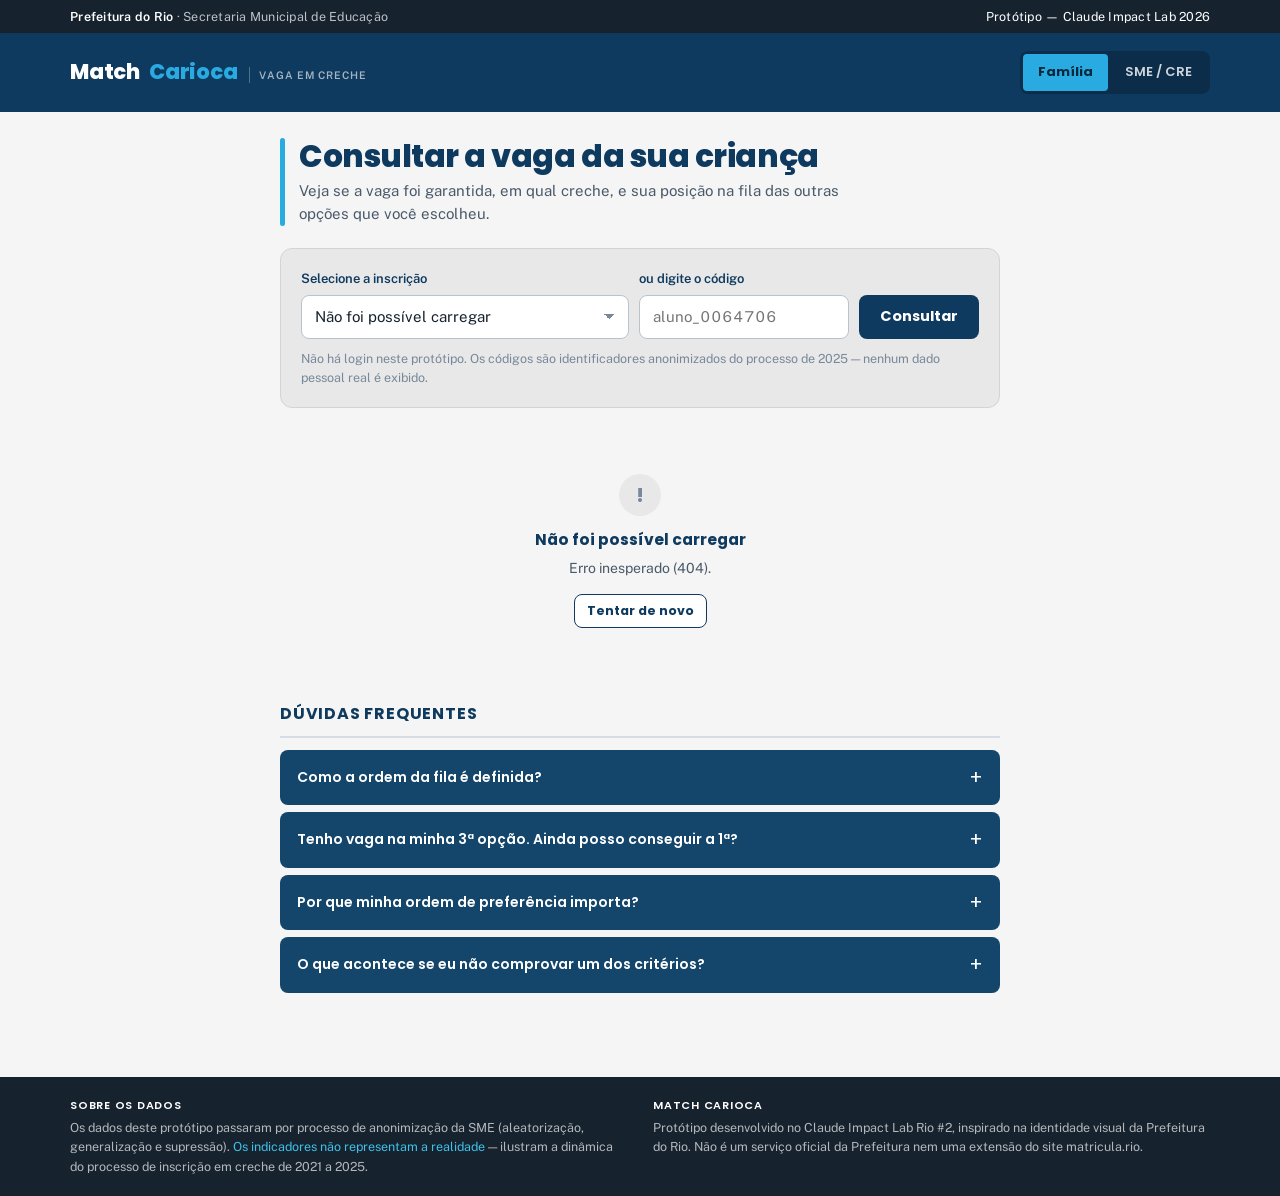
==== frontend/familia.html @ 00dc67ef "front: perfil Familia (/familia) sobre o motor real Consulta somente-leitura da vaga, com dado real " ====
<!DOCTYPE html>
<html lang="pt-BR">
<head>
<meta charset="UTF-8">
<meta name="viewport" content="width=device-width, initial-scale=1, viewport-fit=cover">
<title>Consultar vaga na creche — Match Carioca</title>
<link rel="preconnect" href="https://fonts.googleapis.com">
<link rel="preconnect" href="https://fonts.gstatic.com" crossorigin>
<link href="https://fonts.googleapis.com/css2?family=Poppins:wght@600;700;800&family=Public+Sans:wght@400;500;600;700&family=IBM+Plex+Mono:wght@400;500;600&display=swap" rel="stylesheet">
<link rel="stylesheet" href="motor.css">
<style>
  /* específico da tela Família: mais ar, blocos maiores, leitura confortável */
  .resultado-topo {
    background: var(--navy); color: #fff; border-radius: var(--r-l) var(--r-l) 0 0;
    padding: 22px 24px;
  }
  .resultado-topo .unidade {
    font-family: var(--titulo); font-weight: 800; font-size: 21px; line-height: 1.25;
    margin-top: 9px;
  }
  .resultado-topo .turma { color: var(--ciano-claro); font-size: 14px; font-weight: 600; margin-top: 3px; }
  .resultado-corpo {
    background: var(--branco); border: 1px solid var(--borda); border-top: none;
    border-radius: 0 0 var(--r-l) var(--r-l); padding: 22px 24px;
  }
  .frase-grande {
    font-family: var(--titulo); font-weight: 700; font-size: 17px;
    color: var(--navy); line-height: 1.4;
  }
  .explicacao { font-size: 15px; color: var(--ink-2); line-height: 1.65; margin-top: 12px; }
  .explicacao .destaque-num {
    font-family: var(--mono); font-weight: 600; color: var(--navy);
    background: #e7f3fb; padding: 1px 6px; border-radius: var(--r-s);
  }
  .caixa-pontos {
    background: var(--card); border-radius: var(--r-m); padding: 15px 18px; margin-top: 18px;
    display: flex; gap: 26px; flex-wrap: wrap;
  }
  .caixa-pontos .item .rotulo {
    font-size: 10.5px; font-weight: 600; text-transform: uppercase;
    letter-spacing: 0.07em; color: var(--ink-3);
  }
  .caixa-pontos .item .valor {
    font-family: var(--mono); font-size: 24px; font-weight: 600; color: var(--navy); line-height: 1.15;
  }
  .lista-espera-opcoes { margin-top: 18px; }
  .opcao-espera {
    display: flex; align-items: center; justify-content: space-between; gap: 14px;
    background: var(--branco); border: 1px solid var(--borda); border-radius: var(--r-m);
    padding: 13px 16px;
  }
  .opcao-espera + .opcao-espera { margin-top: 8px; }
  .opcao-espera .qual { font-size: 14px; font-weight: 600; color: var(--navy); }
  .opcao-espera .detalhe { font-size: 12.5px; color: var(--ink-3); margin-top: 2px; }
  .opcao-espera .pos { text-align: right; flex: none; }
  .opcao-espera .pos .n { font-family: var(--mono); font-size: 22px; font-weight: 600; color: var(--navy); line-height: 1; }
  .opcao-espera .pos .de { font-size: 11.5px; color: var(--ink-3); }
  .duvidas { margin-top: 30px; }
  .duvida { border-radius: var(--r-m); overflow: hidden; }
  .duvida + .duvida { margin-top: 7px; }
  .duvida summary {
    background: var(--navy-faq); color: #fff; padding: 13px 17px; cursor: pointer;
    font-family: var(--titulo); font-weight: 600; font-size: 14px; list-style: none;
    display: flex; justify-content: space-between; gap: 12px; align-items: center;
  }
  .duvida summary::-webkit-details-marker { display: none; }
  .duvida summary::after { content: "+"; font-size: 19px; font-weight: 400; flex: none; }
  .duvida[open] summary::after { content: "–"; }
  .duvida .resposta {
    background: var(--branco); border: 1px solid var(--borda); border-top: none;
    padding: 15px 17px; font-size: 14px; color: var(--ink-2); line-height: 1.6;
  }
</style>
</head>
<body>

<div class="barra-topo">
  <div class="interno">
    <span class="orgao"><b>Prefeitura do Rio</b> · Secretaria Municipal de Educação</span>
    <span>Protótipo — Claude Impact Lab 2026</span>
  </div>
</div>

<header class="cabecalho">
  <div class="interno">
    <div class="marca">
      <span class="match">Match</span><span class="carioca">Carioca</span>
      <span class="selo">Vaga em creche</span>
    </div>
    <nav class="perfis" aria-label="Perfil de acesso">
      <a href="familia.html" aria-current="page">Família</a>
      <a href="sme.html">SME / CRE</a>
    </nav>
  </div>
</header>

<main class="conteudo estreito">
  <div class="faixa-titulo">
    <span class="barra" aria-hidden="true"></span>
    <div>
      <h1 class="pagina">Consultar a vaga da sua criança</h1>
      <p class="subtitulo">Veja se a vaga foi garantida, em qual creche, e sua posição na fila
        das outras opções que você escolheu.</p>
    </div>
  </div>

  <div class="cartao cartao-cinza">
    <div class="linha-form">
      <div class="campo">
        <label for="seletor-crianca">Selecione a inscrição</label>
        <select class="entrada" id="seletor-crianca">
          <option value="">Carregando inscrições…</option>
        </select>
      </div>
      <div class="campo" style="flex:0 0 auto;">
        <label for="campo-codigo">ou digite o código</label>
        <input class="entrada mono" id="campo-codigo" placeholder="aluno_0064706" style="min-width:190px;">
      </div>
      <button class="botao botao-primario" id="btn-consultar">Consultar</button>
    </div>
    <p class="secao-nota" style="margin-top:10px;">
      Não há login neste protótipo. Os códigos são identificadores anonimizados
      do processo de 2025 — nenhum dado pessoal real é exibido.
    </p>
  </div>

  <div id="resultado" style="margin-top:22px;"></div>

  <section class="duvidas">
    <div class="secao-cabeca">
      <h2 class="secao-titulo">Dúvidas frequentes</h2>
    </div>

    <details class="duvida">
      <summary>Como a ordem da fila é definida?</summary>
      <div class="resposta">
        Por pontuação. Cada critério que a família declara e comprova vale um número de
        pontos definido pela SME — em 2025, estar no CadÚnico valia 51 dos 100 pontos
        possíveis. Quem tem mais pontos entra primeiro. Em caso de empate, um sorteio
        único e reproduzível decide, o mesmo para todas as creches.
      </div>
    </details>

    <details class="duvida">
      <summary>Tenho vaga na minha 3ª opção. Ainda posso conseguir a 1ª?</summary>
      <div class="resposta">
        Sim. Sua vaga atual está garantida e você continua na fila das opções que
        prefere. Se alguém à sua frente não confirmar a matrícula, a fila anda e você
        pode ser chamada para uma opção melhor — sem perder a que já tem.
      </div>
    </details>

    <details class="duvida">
      <summary>Por que minha ordem de preferência importa?</summary>
      <div class="resposta">
        Porque o sistema aloca por criança, não por opção: você ocupa no máximo uma
        vaga por vez, na melhor opção possível para a sua pontuação. Declarar a ordem
        verdadeira é sempre a melhor escolha — não existe vantagem em "chutar" uma
        creche menos concorrida.
      </div>
    </details>

    <details class="duvida">
      <summary>O que acontece se eu não comprovar um dos critérios?</summary>
      <div class="resposta">
        Só aquele critério sai da conta. Sua pontuação é recalculada sem ele e sua
        posição pode mudar — mas isso não zera sua pontuação nem cancela sua inscrição.
      </div>
    </details>
  </section>
</main>

<footer class="rodape">
  <div class="interno">
    <div class="bloco">
      <b>Sobre os dados</b>
      Os dados deste protótipo passaram por processo de anonimização da SME
      (aleatorização, generalização e supressão). <span class="destaque">Os indicadores
      não representam a realidade</span> — ilustram a dinâmica do processo de inscrição
      em creche de 2021 a 2025.
    </div>
    <div class="bloco">
      <b>Match Carioca</b>
      Protótipo desenvolvido no Claude Impact Lab Rio #2, inspirado na identidade visual
      da Prefeitura do Rio. Não é um serviço oficial da Prefeitura nem uma extensão do
      site matricula.rio.
    </div>
  </div>
</footer>

<script src="motor-api.js"></script>
<script>
(function () {
  const elResultado = UI.qs("#resultado");
  const elSeletor = UI.qs("#seletor-crianca");
  const elCodigo = UI.qs("#campo-codigo");
  const btn = UI.qs("#btn-consultar");

  /* ---------------- carregar o seletor de inscrições ---------------- */

  async function carregarSeletor() {
    try {
      const lista = await Motor.criancasExemplo(12);
      if (!lista.length) {
        elSeletor.innerHTML = '<option value="">Nenhuma inscrição disponível</option>';
        return;
      }
      elSeletor.innerHTML =
        '<option value="">Escolha uma inscrição…</option>' +
        lista.map((c) => {
          const rotulo = c.status === "dentro_do_corte"
            ? `${c.aluno_anon} — ${c.score} pts — com vaga`
            : `${c.aluno_anon} — ${c.score} pts — na fila (${c.posicao_na_lista_espera}º)`;
          return `<option value="${c.aluno_anon}">${rotulo}</option>`;
        }).join("");
    } catch (err) {
      elSeletor.innerHTML = '<option value="">Não foi possível carregar</option>';
      elResultado.innerHTML = UI.erro(UI.mensagemErro(err));
      ligarRetentar();
    }
  }

  /* ---------------- explicação em linguagem simples ---------------- */

  function fraseDoScore(c) {
    // tradução do dado real: não recalcula nada, só explica o número
    if (c.cadunico) {
      return `Sua pontuação é <span class="destaque-num">${c.score}</span> pontos.
        Isso inclui os <span class="destaque-num">51</span> pontos por estar inscrita
        no CadÚnico, o critério de maior peso na régua da SME em 2025.`;
    }
    if (c.score > 0) {
      return `Sua pontuação é <span class="destaque-num">${c.score}</span> pontos,
        somando os critérios que você declarou. A inscrição no CadÚnico, que vale
        <span class="destaque-num">51</span> pontos, não foi declarada.`;
    }
    return `Sua pontuação é <span class="destaque-num">0</span> pontos — nenhum dos
      critérios de prioridade da SME foi declarado nesta inscrição. A ordem na fila
      é definida pelo sorteio único do processo.`;
  }

  function blocoAlocada(c) {
    const cod = UI.codigoDe(c.programa_alocado);
    const prefTxt = c.pref_atendida === 1
      ? "Foi a sua <b>1ª opção</b> — a creche que você mais queria."
      : `Foi a sua <b>${c.pref_atendida}ª opção</b>.`;

    let aindaNaFila = "";
    if (c.esperando_por && c.esperando_por.length) {
      aindaNaFila = `
        <div class="lista-espera-opcoes">
          <p class="frase-grande" style="font-size:15px;">E você continua na fila das opções que prefere:</p>
          ${c.esperando_por.map((e) => `
            <div class="opcao-espera">
              <div>
                <div class="qual">${e.pref}ª opção · Unidade ${UI.codigoDe(e.programa)}</div>
                <div class="detalhe">${UI.rotuloTurma(e.programa)} · corte atual
                  ${e.nota_de_corte_atual === null ? "não definido" : e.nota_de_corte_atual + " pts"}</div>
              </div>
              <div class="pos">
                <div class="n">${e.posicao}º</div>
                <div class="de">de ${UI.num(e.total_na_fila)}</div>
              </div>
            </div>`).join("")}
          <p class="explicacao" style="font-size:13.5px;">
            Se alguém à frente não confirmar a matrícula, a fila anda e você pode ser
            chamada para uma dessas opções — <b>sem perder a vaga que já tem</b>.
          </p>
        </div>`;
    }

    return `
      <div class="resultado-topo">
        <span class="selo-status st-alocada">Vaga garantida</span>
        <div class="unidade">Unidade ${cod}</div>
        <div class="turma">${UI.rotuloTurma(c.programa_alocado)}</div>
      </div>
      <div class="resultado-corpo">
        <p class="frase-grande">A vaga da sua criança está garantida nesta creche.</p>
        <p class="explicacao">${prefTxt} ${fraseDoScore(c)}</p>
        <div class="caixa-pontos">
          <div class="item"><div class="rotulo">Sua pontuação</div><div class="valor">${c.score}</div></div>
          <div class="item"><div class="rotulo">Opção atendida</div><div class="valor">${c.pref_atendida}ª</div></div>
          <div class="item"><div class="rotulo">Opções declaradas</div><div class="valor">${c.opcoes.length}</div></div>
        </div>
        ${aindaNaFila}
      </div>`;
  }

  function blocoEspera(c) {
    const melhor = c.esperando_por && c.esperando_por.length ? c.esperando_por[0] : null;
    const corte = melhor && melhor.nota_de_corte_atual !== null ? melhor.nota_de_corte_atual : null;

    let comparacao = "";
    if (corte !== null) {
      const falta = Math.max(0, corte - c.score);
      comparacao = falta > 0
        ? `Nesta creche, a pontuação de entrada está em
           <span class="destaque-num">${corte}</span> pontos — <b>${falta} ponto${falta === 1 ? "" : "s"}
           acima da sua</b>.`
        : `Sua pontuação já alcança o corte de <span class="destaque-num">${corte}</span>
           pontos desta creche; a vaga depende de alguém à frente não confirmar.`;
    }

    return `
      <div class="resultado-topo" style="background:var(--navy-escuro);">
        <span class="selo-status st-espera">Lista de espera</span>
        <div class="unidade">${melhor ? "Unidade " + UI.codigoDe(melhor.programa) : "Sua 1ª opção"}</div>
        <div class="turma">${melhor ? UI.rotuloTurma(melhor.programa) : ""}</div>
      </div>
      <div class="resultado-corpo">
        <p class="frase-grande">
          ${melhor
            ? `Você está na posição <span class="mono">${melhor.posicao}º</span>
               de ${UI.num(melhor.total_na_fila)} nesta fila.`
            : "Você está na lista de espera."}
        </p>
        <p class="explicacao">${fraseDoScore(c)} ${comparacao}</p>
        <div class="caixa-pontos">
          <div class="item"><div class="rotulo">Sua pontuação</div><div class="valor">${c.score}</div></div>
          ${melhor ? `<div class="item"><div class="rotulo">Sua posição</div><div class="valor">${melhor.posicao}º</div></div>
          <div class="item"><div class="rotulo">Corte atual</div><div class="valor">${corte === null ? "—" : corte}</div></div>` : ""}
          <div class="item"><div class="rotulo">Opções declaradas</div><div class="valor">${c.opcoes.length}</div></div>
        </div>
        ${c.esperando_por && c.esperando_por.length > 1 ? `
          <div class="lista-espera-opcoes">
            <p class="frase-grande" style="font-size:15px;">Suas outras opções:</p>
            ${c.esperando_por.slice(1).map((e) => `
              <div class="opcao-espera">
                <div>
                  <div class="qual">${e.pref}ª opção · Unidade ${UI.codigoDe(e.programa)}</div>
                  <div class="detalhe">${UI.rotuloTurma(e.programa)} · corte atual
                    ${e.nota_de_corte_atual === null ? "não definido" : e.nota_de_corte_atual + " pts"}</div>
                </div>
                <div class="pos"><div class="n">${e.posicao}º</div><div class="de">de ${UI.num(e.total_na_fila)}</div></div>
              </div>`).join("")}
          </div>` : ""}
        <div class="aviso aviso-info" style="margin-top:18px;">
          <span aria-hidden="true">i</span>
          <span>A fila é atualizada quando famílias à frente não confirmam a matrícula.
          Você não precisa fazer nada agora — se for chamada, será avisada.</span>
        </div>
      </div>`;
  }

  /* ---------------- consulta ---------------- */

  async function consultar(alunoAnon) {
    if (!alunoAnon) {
      elResultado.innerHTML = UI.vazio(
        "Selecione uma inscrição",
        "Escolha uma inscrição na lista acima ou digite o código para ver o resultado."
      );
      return;
    }
    elResultado.innerHTML = UI.carregando("Consultando a fila…");
    btn.disabled = true;
    try {
      const c = await Motor.crianca(alunoAnon.trim());
      elResultado.innerHTML = c.programa_alocado ? blocoAlocada(c) : blocoEspera(c);
    } catch (err) {
      elResultado.innerHTML = UI.erro(UI.mensagemErro(err));
      ligarRetentar(alunoAnon);
    } finally {
      btn.disabled = false;
    }
  }

  function ligarRetentar(alunoAnon) {
    const b = UI.qs('[data-acao="retentar"]', elResultado);
    if (b) b.addEventListener("click", () => alunoAnon ? consultar(alunoAnon) : iniciar());
  }

  btn.addEventListener("click", () => {
    consultar(elCodigo.value.trim() || elSeletor.value);
  });
  elCodigo.addEventListener("keydown", (e) => {
    if (e.key === "Enter") { e.preventDefault(); btn.click(); }
  });
  elSeletor.addEventListener("change", () => {
    elCodigo.value = "";
    if (elSeletor.value) consultar(elSeletor.value);
  });

  async function iniciar() {
    elResultado.innerHTML = UI.vazio(
      "Selecione uma inscrição",
      "Escolha uma inscrição na lista acima ou digite o código para ver o resultado."
    );
    await carregarSeletor();
  }

  iniciar();
})();
</script>
</body>
</html>
---- frontend/motor.css ----
/* ==========================================================================
   Match Carioca — identidade visual
   Inspirada na linguagem "Carioca Digital" da Prefeitura do Rio (matricula.rio):
   azul-marinho institucional + ciano de destaque sobre fundo claro.

   Hex estimados a partir do print do site oficial — não são extração de CSS.
   Se o time conseguir os valores reais no DevTools, trocar só este bloco.

   NÃO usa o logo "MATRÍCULA CARIOCA" nem o brasão da Prefeitura: este é um
   protótipo de hackathon inspirado na identidade, com nome próprio.
   ========================================================================== */

:root {
  --barra-topo: #16222e;
  --navy: #0f3a5f;
  --navy-escuro: #173a5e;
  --navy-faq: #14456b;
  --ciano: #29abe2;
  --ciano-claro: #3fc1e9;

  --card: #e8e8e8;
  --fundo: #f5f5f5;
  --branco: #ffffff;

  --ink: #16222e;
  --ink-2: #4a5a6a;
  --ink-3: #78889a;
  --borda: #d7dde3;

  /* status — sóbrios, sem festa */
  --ok: #1c6b46;
  --ok-bg: #e6f2eb;
  --espera: #8a5a10;
  --espera-bg: #fbf1de;
  --alerta: #9c3a2f;
  --alerta-bg: #fbe9e6;
  --mock: #6a4a8a;
  --mock-bg: #f0eaf7;

  --titulo: "Poppins", "Nunito", system-ui, -apple-system, "Segoe UI", sans-serif;
  --corpo: "Public Sans", system-ui, -apple-system, "Segoe UI", Roboto, sans-serif;
  --mono: "IBM Plex Mono", ui-monospace, "SFMono-Regular", Consolas, monospace;

  --r-s: 4px;
  --r-m: 8px;
  --r-l: 12px;
}

* { box-sizing: border-box; }
html, body { margin: 0; padding: 0; }

body {
  background: var(--fundo);
  color: var(--ink);
  font-family: var(--corpo);
  font-size: 16px;
  line-height: 1.55;
  -webkit-font-smoothing: antialiased;
  min-height: 100dvh;
  display: flex;
  flex-direction: column;
}

h1, h2, h3, h4, p, ul, ol { margin: 0; }

/* números sempre monoespaçados e alinhados — não é estética, é auditoria */
.num, td.num, .metrica-valor, .mono {
  font-family: var(--mono);
  font-variant-numeric: tabular-nums;
}

/* ---------------- barra superior + cabeçalho ---------------- */

.barra-topo {
  background: var(--barra-topo);
  color: #fff;
  font-size: 12.5px;
  letter-spacing: 0.02em;
}
.barra-topo .interno {
  max-width: 1180px; margin: 0 auto; padding: 7px 20px;
  display: flex; align-items: center; justify-content: space-between; gap: 16px;
}
.barra-topo .orgao { color: rgba(255,255,255,0.72); }
.barra-topo .orgao b { color: #fff; font-weight: 600; }

.cabecalho {
  background: var(--navy);
  color: #fff;
}
.cabecalho .interno {
  max-width: 1180px; margin: 0 auto; padding: 18px 20px;
  display: flex; align-items: center; justify-content: space-between; gap: 20px;
  flex-wrap: wrap;
}
.marca {
  font-family: var(--titulo);
  font-weight: 800;
  font-size: 21px;
  letter-spacing: -0.01em;
  display: flex; align-items: baseline; gap: 9px;
}
.marca .match { color: #fff; }
.marca .carioca { color: var(--ciano); }
.marca .selo {
  font-family: var(--corpo); font-weight: 600; font-size: 10.5px;
  letter-spacing: 0.10em; text-transform: uppercase;
  color: rgba(255,255,255,0.62);
  border-left: 1px solid rgba(255,255,255,0.28);
  padding-left: 9px; margin-left: 3px;
}

/* alternador de perfil */
.perfis { display: flex; gap: 2px; background: rgba(0,0,0,0.22); padding: 3px; border-radius: var(--r-m); }
.perfis a {
  font-family: var(--titulo); font-weight: 600; font-size: 13px;
  color: rgba(255,255,255,0.80); text-decoration: none;
  padding: 8px 15px; border-radius: var(--r-s);
}
.perfis a:hover { background: rgba(255,255,255,0.10); color: #fff; }
.perfis a[aria-current="page"] { background: var(--ciano); color: #06283d; font-weight: 700; }

/* ---------------- layout ---------------- */

.conteudo { flex: 1; max-width: 1180px; margin: 0 auto; padding: 26px 20px 44px; width: 100%; }
.conteudo.estreito { max-width: 760px; }

.faixa-titulo { display: flex; align-items: flex-start; gap: 14px; margin-bottom: 22px; flex-wrap: wrap; }
.faixa-titulo .barra { width: 5px; align-self: stretch; min-height: 46px; background: var(--ciano); border-radius: 3px; flex: none; }

h1.pagina {
  font-family: var(--titulo); font-weight: 800; font-size: clamp(23px, 3.2vw, 31px);
  line-height: 1.18; letter-spacing: -0.015em; color: var(--navy);
}
p.subtitulo { color: var(--ink-2); font-size: 15px; margin-top: 5px; max-width: 62ch; }

.secao { margin-top: 30px; }
.secao-cabeca {
  display: flex; align-items: baseline; justify-content: space-between;
  gap: 12px; flex-wrap: wrap; margin-bottom: 12px;
  padding-bottom: 9px; border-bottom: 2px solid var(--borda);
}
h2.secao-titulo {
  font-family: var(--titulo); font-weight: 700; font-size: 16px;
  text-transform: uppercase; letter-spacing: 0.05em; color: var(--navy);
}
.secao-nota { font-size: 12.5px; color: var(--ink-3); }

/* ---------------- cartões ---------------- */

.cartao {
  background: var(--branco); border: 1px solid var(--borda);
  border-radius: var(--r-l); padding: 20px;
}
.cartao-cinza { background: var(--card); border-color: #cfd5da; }
.cartao + .cartao { margin-top: 14px; }

/* ---------------- métricas (painel SME) ---------------- */

.metricas { display: grid; grid-template-columns: repeat(auto-fit, minmax(148px, 1fr)); gap: 1px;
  background: var(--borda); border: 1px solid var(--borda); border-radius: var(--r-m); overflow: hidden; }
.metrica { background: var(--branco); padding: 13px 15px; }
.metrica-rotulo { font-size: 10.5px; font-weight: 600; text-transform: uppercase;
  letter-spacing: 0.07em; color: var(--ink-3); }
.metrica-valor { font-size: 22px; font-weight: 600; color: var(--navy); margin-top: 3px; line-height: 1.1; }
.metrica-nota { font-size: 11.5px; color: var(--ink-3); margin-top: 1px; }

/* ---------------- selo de status ---------------- */

.selo-status {
  display: inline-flex; align-items: center; gap: 7px;
  font-family: var(--titulo); font-weight: 700; font-size: 12.5px;
  padding: 6px 13px; border-radius: 999px; letter-spacing: 0.01em;
}
.selo-status::before { content: ""; width: 7px; height: 7px; border-radius: 50%; background: currentColor; flex: none; }
.st-alocada { background: var(--ok-bg); color: var(--ok); }
.st-espera { background: var(--espera-bg); color: var(--espera); }
.selo-mock { background: var(--mock-bg); color: var(--mock); }
.selo-mock::before { display: none; }

/* ---------------- formulário ---------------- */

.campo { display: flex; flex-direction: column; gap: 6px; }
.campo label { font-size: 13px; font-weight: 600; color: var(--navy); }
.entrada, select.entrada {
  appearance: none; width: 100%; min-height: 44px; padding: 0 13px;
  font-family: var(--corpo); font-size: 15px; color: var(--ink);
  background: var(--branco); border: 1.5px solid #b9c3cc; border-radius: var(--r-m);
}
select.entrada {
  background-image: linear-gradient(45deg, transparent 50%, var(--ink-3) 50%),
                    linear-gradient(135deg, var(--ink-3) 50%, transparent 50%);
  background-position: calc(100% - 19px) center, calc(100% - 14px) center;
  background-size: 5px 5px, 5px 5px; background-repeat: no-repeat; padding-right: 34px;
}
.entrada:focus, select.entrada:focus, .botao:focus-visible {
  outline: 3px solid var(--ciano); outline-offset: 1px;
}
.linha-form { display: flex; gap: 10px; align-items: flex-end; flex-wrap: wrap; }
.linha-form .campo { flex: 1; min-width: 210px; }

.botao {
  display: inline-flex; align-items: center; justify-content: center; gap: 8px;
  min-height: 44px; padding: 0 20px; border: 1.5px solid transparent;
  border-radius: var(--r-m); font-family: var(--titulo); font-weight: 700; font-size: 14.5px;
  cursor: pointer; text-decoration: none;
}
.botao-primario { background: var(--navy); color: #fff; }
.botao-primario:hover:not([disabled]) { background: var(--barra-topo); }
.botao-ciano { background: var(--ciano); color: #06283d; }
.botao-ciano:hover:not([disabled]) { background: var(--ciano-claro); }
.botao-vazado { background: var(--branco); color: var(--navy); border-color: var(--navy); }
.botao-vazado:hover:not([disabled]) { background: #eaf1f7; }
.botao[disabled] { opacity: 0.45; cursor: not-allowed; }
.botao-pequeno { min-height: 34px; padding: 0 12px; font-size: 12.5px; }

/* ---------------- tabelas (painel SME) ---------------- */

.rolagem { overflow-x: auto; border: 1px solid var(--borda); border-radius: var(--r-m); background: var(--branco); }
table.dados { width: 100%; border-collapse: collapse; font-size: 13.5px; }
table.dados thead th {
  background: var(--navy-faq); color: #fff; text-align: left;
  font-family: var(--titulo); font-weight: 600; font-size: 11px;
  text-transform: uppercase; letter-spacing: 0.06em;
  padding: 9px 12px; white-space: nowrap; position: sticky; top: 0;
}
table.dados thead th.dir, table.dados td.dir { text-align: right; }
table.dados td { padding: 8px 12px; border-bottom: 1px solid #eef1f4; white-space: nowrap; }
table.dados tbody tr:last-child td { border-bottom: none; }
table.dados tbody tr:nth-child(even) { background: #fafbfc; }
table.dados tbody tr:hover { background: #eaf4fb; }
.posicao-forte { font-weight: 600; color: var(--navy); }

.marca-cadunico {
  font-family: var(--corpo); font-size: 10px; font-weight: 700;
  letter-spacing: 0.05em; color: var(--navy); background: #dceefa;
  padding: 2px 6px; border-radius: var(--r-s); vertical-align: middle;
}

/* ---------------- avisos ---------------- */

.aviso { display: flex; gap: 10px; align-items: flex-start; padding: 12px 15px;
  border-radius: var(--r-m); font-size: 13.5px; line-height: 1.5; }
.aviso-info { background: #e7f3fb; color: #0d3f5e; border-left: 4px solid var(--ciano); }
.aviso-mock { background: var(--mock-bg); color: #4a2f66; border-left: 4px solid var(--mock); }
.aviso-erro { background: var(--alerta-bg); color: var(--alerta); border-left: 4px solid var(--alerta); }
.aviso b { font-weight: 700; }

/* ---------------- estados vazio / carregando / erro ---------------- */

.estado { text-align: center; padding: 44px 18px; color: var(--ink-2); }
.estado .marcador {
  width: 42px; height: 42px; margin: 0 auto 12px; border-radius: 50%;
  background: var(--card); display: flex; align-items: center; justify-content: center;
  font-family: var(--titulo); font-weight: 800; font-size: 19px; color: var(--ink-3);
}
.estado h3 { font-family: var(--titulo); font-weight: 700; font-size: 15.5px; color: var(--navy); margin-bottom: 5px; }
.estado p { font-size: 14px; max-width: 46ch; margin: 0 auto; }
.estado .botao { margin-top: 15px; }

.esqueleto { background: linear-gradient(100deg, #eceff2 30%, #dde3e8 50%, #eceff2 70%);
  background-size: 200% 100%; animation: brilho 1.25s infinite; border-radius: var(--r-m); height: 74px; }
@keyframes brilho { from { background-position: 150% 0; } to { background-position: -50% 0; } }
@media (prefers-reduced-motion: reduce) { .esqueleto { animation: none; } }

/* ---------------- abas (painel SME) ---------------- */

.abas { display: flex; gap: 3px; border-bottom: 2px solid var(--borda); margin-bottom: 18px; flex-wrap: wrap; }
.aba {
  font-family: var(--titulo); font-weight: 600; font-size: 13.5px;
  background: none; border: none; border-bottom: 3px solid transparent;
  color: var(--ink-2); padding: 10px 16px; cursor: pointer; margin-bottom: -2px;
}
.aba:hover { color: var(--navy); background: #eef2f6; }
.aba[aria-selected="true"] { color: var(--navy); border-bottom-color: var(--ciano); font-weight: 700; }

/* ---------------- rodapé ---------------- */

.rodape { background: var(--barra-topo); color: rgba(255,255,255,0.68); font-size: 12.5px; margin-top: 40px; }
.rodape .interno { max-width: 1180px; margin: 0 auto; padding: 20px; display: flex; gap: 26px; flex-wrap: wrap; }
.rodape .bloco { flex: 1; min-width: 250px; }
.rodape b { color: #fff; font-weight: 600; display: block; margin-bottom: 4px;
  font-family: var(--titulo); font-size: 11px; text-transform: uppercase; letter-spacing: 0.07em; }
.rodape .destaque { color: var(--ciano-claro); }

.oculto { display: none !important; }
.so-leitor {
  position: absolute; width: 1px; height: 1px; padding: 0; margin: -1px;
  overflow: hidden; clip: rect(0,0,0,0); white-space: nowrap; border: 0;
}
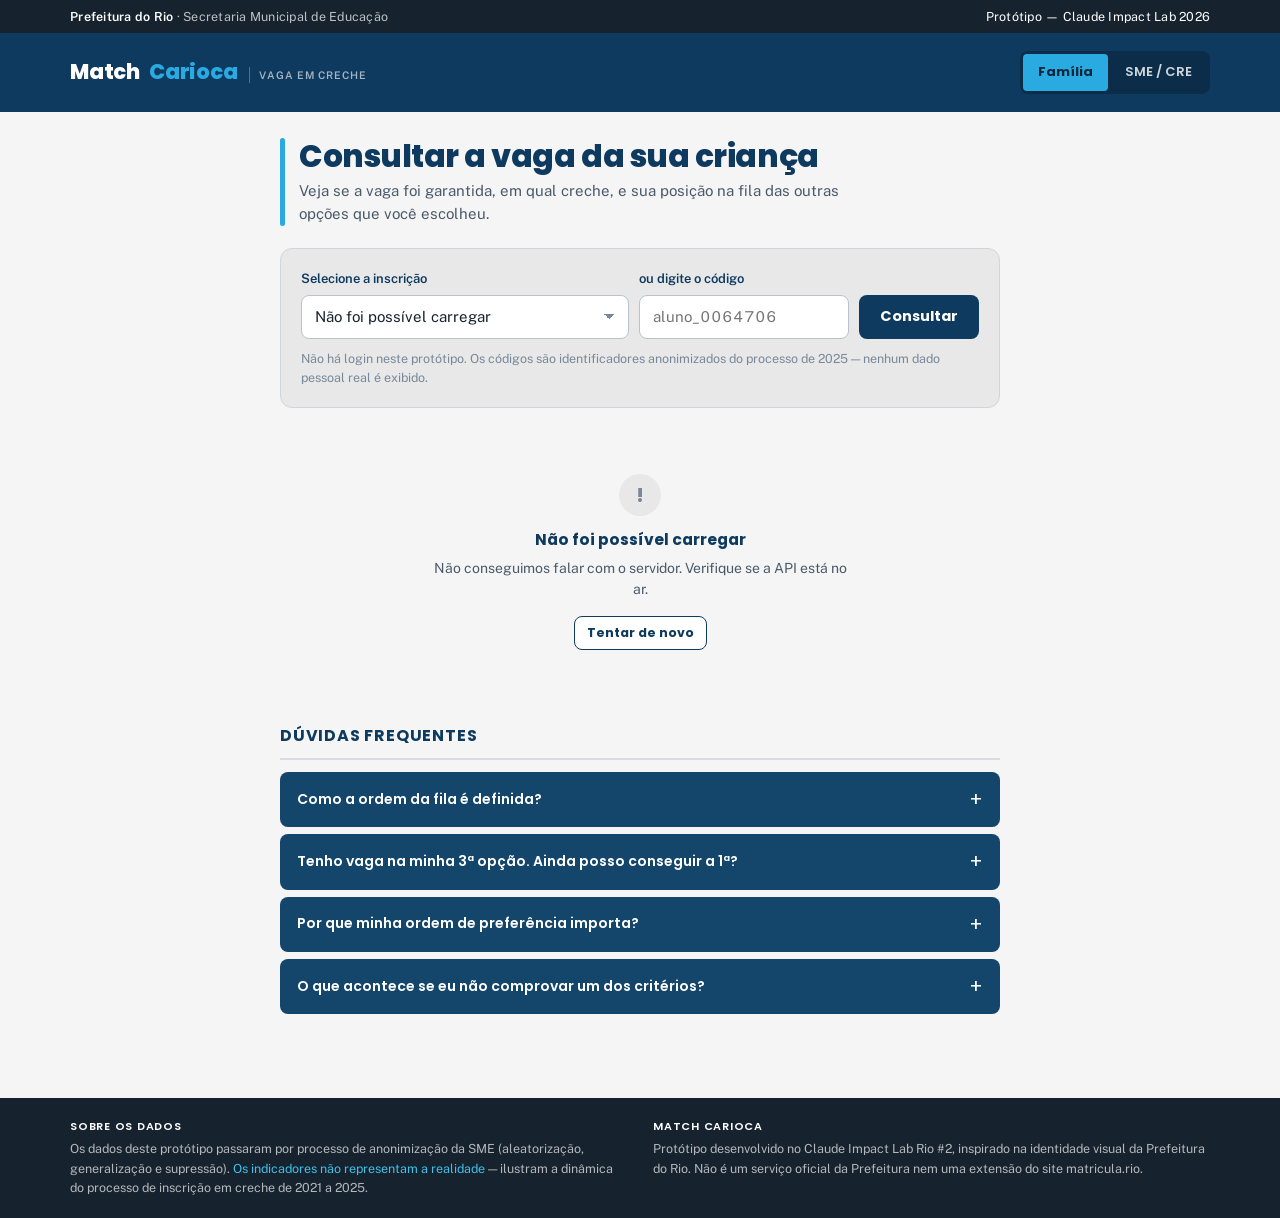
==== commit 0a975a72: "front: consolida as 7 telas num site unico (index + casca compartilhada) Antes eram 7 paginas soltas" ====
--- a/frontend/familia.html
+++ b/frontend/familia.html
@@ -83,10 +83,10 @@
 
 <header class="cabecalho">
   <div class="interno">
-    <div class="marca">
+    <a class="marca" href="index.html" style="text-decoration:none;">
       <span class="match">Match</span><span class="carioca">Carioca</span>
       <span class="selo">Vaga em creche</span>
-    </div>
+    </a>
     <nav class="perfis" aria-label="Perfil de acesso">
       <a href="familia.html" aria-current="page">Família</a>
       <a href="sme.html">SME / CRE</a>
